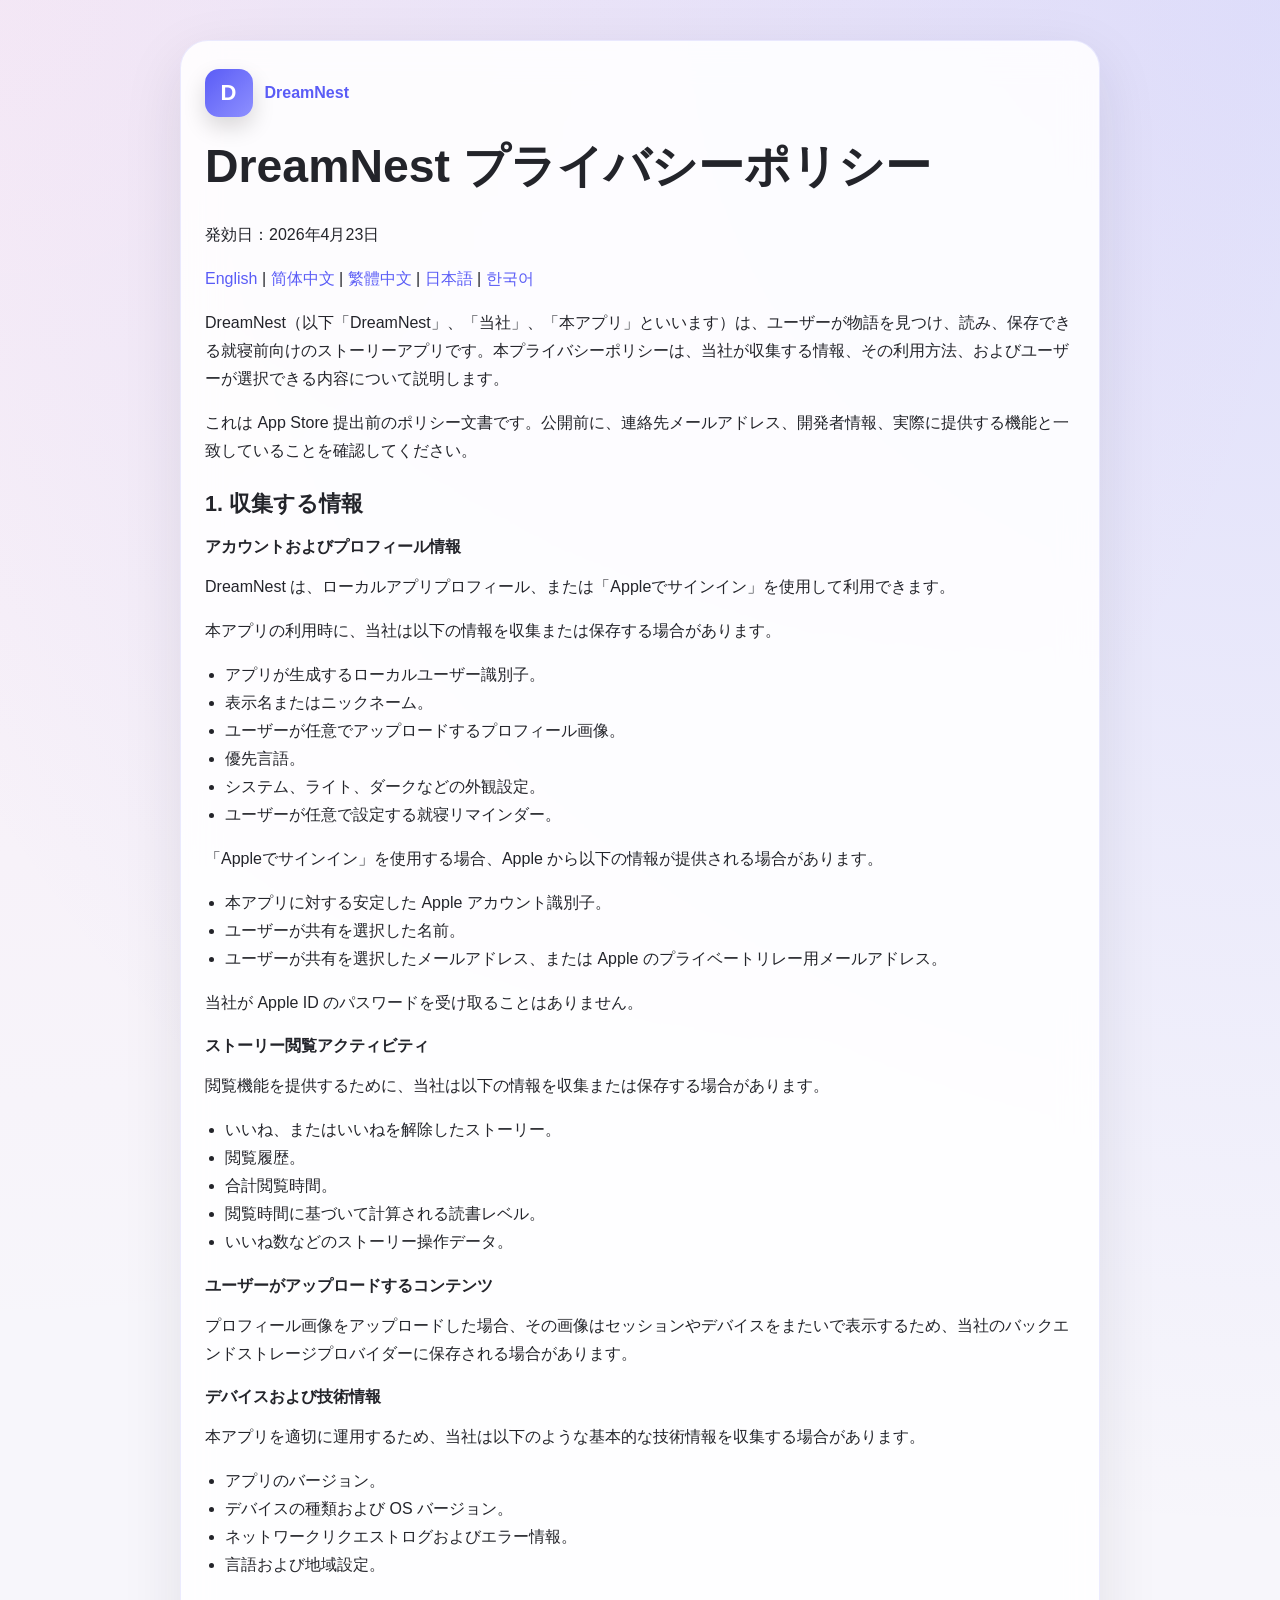
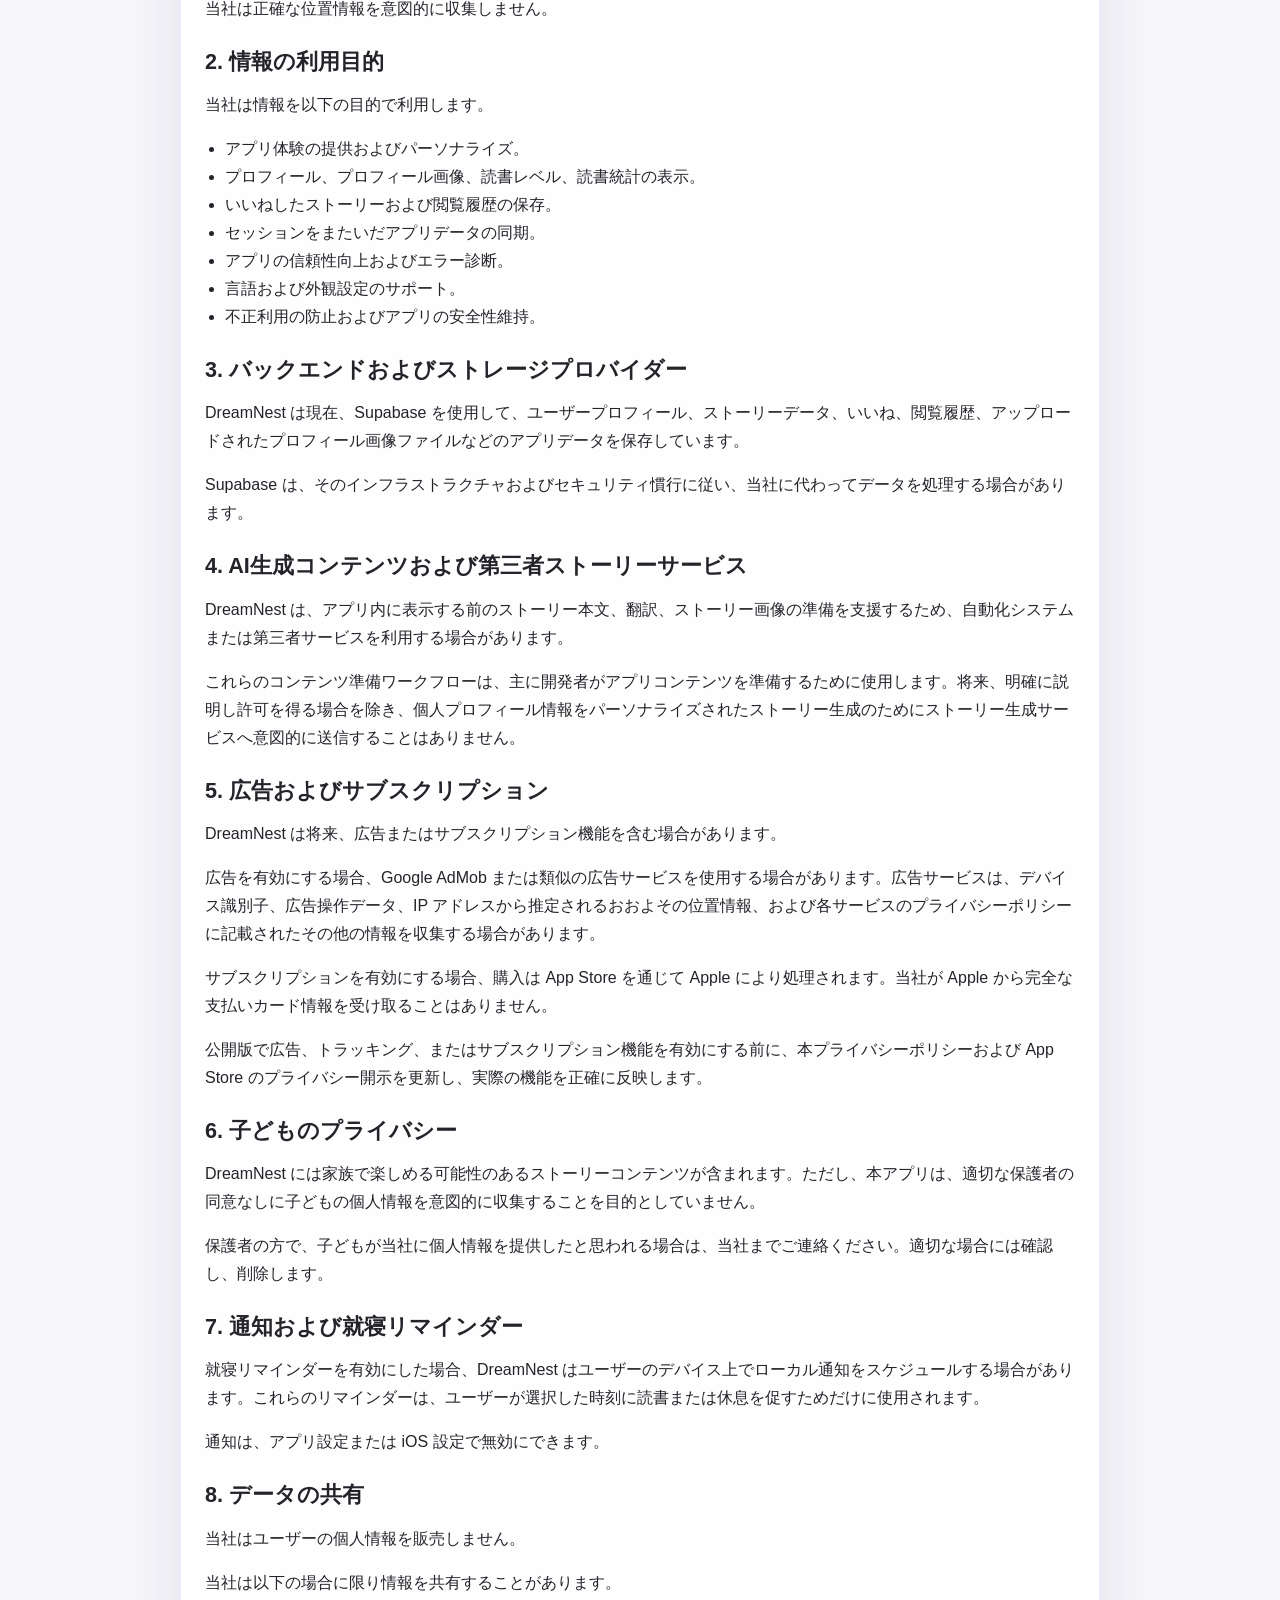
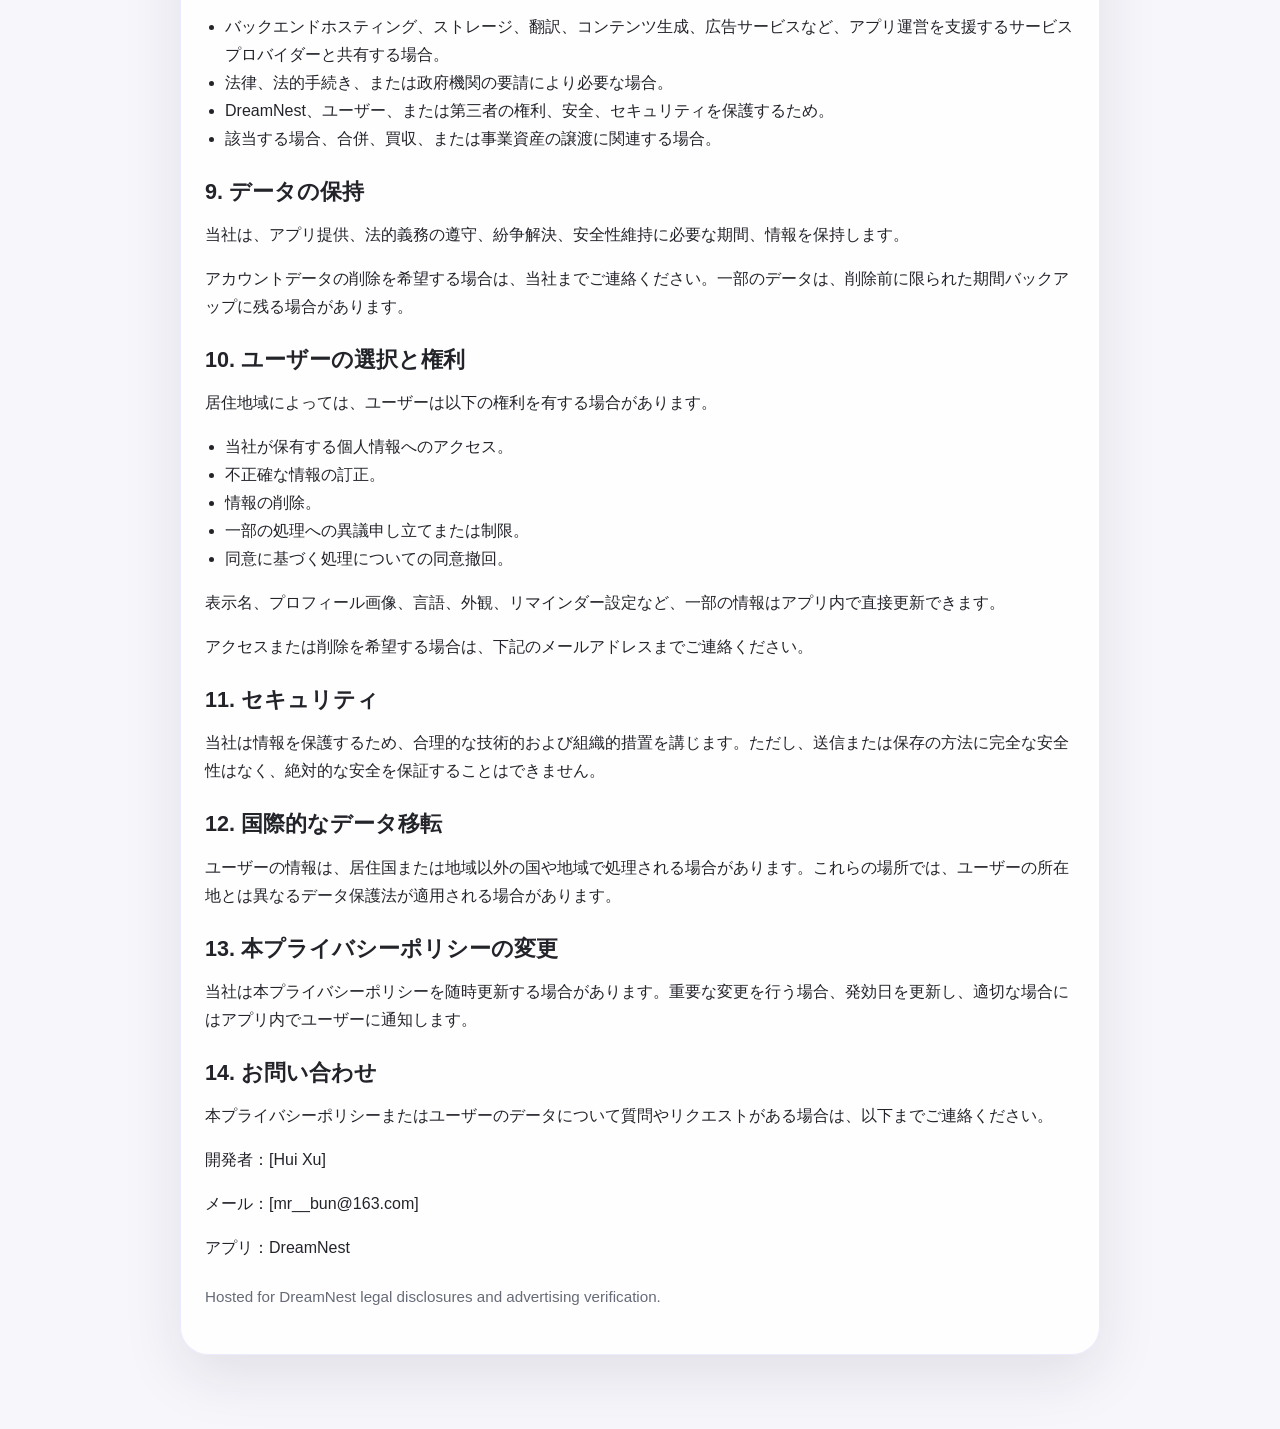
==== privacy-policy.ja.html @ f763a548 "first commit" ====
<!doctype html>
<html lang="en">
<head>
  <meta charset="utf-8">
  <meta name="viewport" content="width=device-width, initial-scale=1">
  <title>DreamNest プライバシーポリシー</title>
  <meta name="description" content="DreamNest legal information and privacy policy.">
  <link rel="stylesheet" href="./styles.css">
</head>
<body>
  <main class="container">
    <section class="card hero">
      <div class="brand">
        <span class="brand-badge">D</span>
        <span>DreamNest</span>
      </div>
      <h1>DreamNest プライバシーポリシー</h1>
<p>発効日：2026年4月23日</p>
<p><a href="./">English</a> | <a href="./privacy-policy.zh-Hans.html">简体中文</a> | <a href="./privacy-policy.zh-Hant.html">繁體中文</a> | <a href="./privacy-policy.ja.html">日本語</a> | <a href="./privacy-policy.ko.html">한국어</a></p>
<p>DreamNest（以下「DreamNest」、「当社」、「本アプリ」といいます）は、ユーザーが物語を見つけ、読み、保存できる就寝前向けのストーリーアプリです。本プライバシーポリシーは、当社が収集する情報、その利用方法、およびユーザーが選択できる内容について説明します。</p>
<p>これは App Store 提出前のポリシー文書です。公開前に、連絡先メールアドレス、開発者情報、実際に提供する機能と一致していることを確認してください。</p>
<h2>1. 収集する情報</h2>
<h3>アカウントおよびプロフィール情報</h3>
<p>DreamNest は、ローカルアプリプロフィール、または「Appleでサインイン」を使用して利用できます。</p>
<p>本アプリの利用時に、当社は以下の情報を収集または保存する場合があります。</p>
<ul>
<li>アプリが生成するローカルユーザー識別子。</li>
<li>表示名またはニックネーム。</li>
<li>ユーザーが任意でアップロードするプロフィール画像。</li>
<li>優先言語。</li>
<li>システム、ライト、ダークなどの外観設定。</li>
<li>ユーザーが任意で設定する就寝リマインダー。</li>
</ul>
<p>「Appleでサインイン」を使用する場合、Apple から以下の情報が提供される場合があります。</p>
<ul>
<li>本アプリに対する安定した Apple アカウント識別子。</li>
<li>ユーザーが共有を選択した名前。</li>
<li>ユーザーが共有を選択したメールアドレス、または Apple のプライベートリレー用メールアドレス。</li>
</ul>
<p>当社が Apple ID のパスワードを受け取ることはありません。</p>
<h3>ストーリー閲覧アクティビティ</h3>
<p>閲覧機能を提供するために、当社は以下の情報を収集または保存する場合があります。</p>
<ul>
<li>いいね、またはいいねを解除したストーリー。</li>
<li>閲覧履歴。</li>
<li>合計閲覧時間。</li>
<li>閲覧時間に基づいて計算される読書レベル。</li>
<li>いいね数などのストーリー操作データ。</li>
</ul>
<h3>ユーザーがアップロードするコンテンツ</h3>
<p>プロフィール画像をアップロードした場合、その画像はセッションやデバイスをまたいで表示するため、当社のバックエンドストレージプロバイダーに保存される場合があります。</p>
<h3>デバイスおよび技術情報</h3>
<p>本アプリを適切に運用するため、当社は以下のような基本的な技術情報を収集する場合があります。</p>
<ul>
<li>アプリのバージョン。</li>
<li>デバイスの種類および OS バージョン。</li>
<li>ネットワークリクエストログおよびエラー情報。</li>
<li>言語および地域設定。</li>
</ul>
<p>当社は正確な位置情報を意図的に収集しません。</p>
<h2>2. 情報の利用目的</h2>
<p>当社は情報を以下の目的で利用します。</p>
<ul>
<li>アプリ体験の提供およびパーソナライズ。</li>
<li>プロフィール、プロフィール画像、読書レベル、読書統計の表示。</li>
<li>いいねしたストーリーおよび閲覧履歴の保存。</li>
<li>セッションをまたいだアプリデータの同期。</li>
<li>アプリの信頼性向上およびエラー診断。</li>
<li>言語および外観設定のサポート。</li>
<li>不正利用の防止およびアプリの安全性維持。</li>
</ul>
<h2>3. バックエンドおよびストレージプロバイダー</h2>
<p>DreamNest は現在、Supabase を使用して、ユーザープロフィール、ストーリーデータ、いいね、閲覧履歴、アップロードされたプロフィール画像ファイルなどのアプリデータを保存しています。</p>
<p>Supabase は、そのインフラストラクチャおよびセキュリティ慣行に従い、当社に代わってデータを処理する場合があります。</p>
<h2>4. AI生成コンテンツおよび第三者ストーリーサービス</h2>
<p>DreamNest は、アプリ内に表示する前のストーリー本文、翻訳、ストーリー画像の準備を支援するため、自動化システムまたは第三者サービスを利用する場合があります。</p>
<p>これらのコンテンツ準備ワークフローは、主に開発者がアプリコンテンツを準備するために使用します。将来、明確に説明し許可を得る場合を除き、個人プロフィール情報をパーソナライズされたストーリー生成のためにストーリー生成サービスへ意図的に送信することはありません。</p>
<h2>5. 広告およびサブスクリプション</h2>
<p>DreamNest は将来、広告またはサブスクリプション機能を含む場合があります。</p>
<p>広告を有効にする場合、Google AdMob または類似の広告サービスを使用する場合があります。広告サービスは、デバイス識別子、広告操作データ、IP アドレスから推定されるおおよその位置情報、および各サービスのプライバシーポリシーに記載されたその他の情報を収集する場合があります。</p>
<p>サブスクリプションを有効にする場合、購入は App Store を通じて Apple により処理されます。当社が Apple から完全な支払いカード情報を受け取ることはありません。</p>
<p>公開版で広告、トラッキング、またはサブスクリプション機能を有効にする前に、本プライバシーポリシーおよび App Store のプライバシー開示を更新し、実際の機能を正確に反映します。</p>
<h2>6. 子どものプライバシー</h2>
<p>DreamNest には家族で楽しめる可能性のあるストーリーコンテンツが含まれます。ただし、本アプリは、適切な保護者の同意なしに子どもの個人情報を意図的に収集することを目的としていません。</p>
<p>保護者の方で、子どもが当社に個人情報を提供したと思われる場合は、当社までご連絡ください。適切な場合には確認し、削除します。</p>
<h2>7. 通知および就寝リマインダー</h2>
<p>就寝リマインダーを有効にした場合、DreamNest はユーザーのデバイス上でローカル通知をスケジュールする場合があります。これらのリマインダーは、ユーザーが選択した時刻に読書または休息を促すためだけに使用されます。</p>
<p>通知は、アプリ設定または iOS 設定で無効にできます。</p>
<h2>8. データの共有</h2>
<p>当社はユーザーの個人情報を販売しません。</p>
<p>当社は以下の場合に限り情報を共有することがあります。</p>
<ul>
<li>バックエンドホスティング、ストレージ、翻訳、コンテンツ生成、広告サービスなど、アプリ運営を支援するサービスプロバイダーと共有する場合。</li>
<li>法律、法的手続き、または政府機関の要請により必要な場合。</li>
<li>DreamNest、ユーザー、または第三者の権利、安全、セキュリティを保護するため。</li>
<li>該当する場合、合併、買収、または事業資産の譲渡に関連する場合。</li>
</ul>
<h2>9. データの保持</h2>
<p>当社は、アプリ提供、法的義務の遵守、紛争解決、安全性維持に必要な期間、情報を保持します。</p>
<p>アカウントデータの削除を希望する場合は、当社までご連絡ください。一部のデータは、削除前に限られた期間バックアップに残る場合があります。</p>
<h2>10. ユーザーの選択と権利</h2>
<p>居住地域によっては、ユーザーは以下の権利を有する場合があります。</p>
<ul>
<li>当社が保有する個人情報へのアクセス。</li>
<li>不正確な情報の訂正。</li>
<li>情報の削除。</li>
<li>一部の処理への異議申し立てまたは制限。</li>
<li>同意に基づく処理についての同意撤回。</li>
</ul>
<p>表示名、プロフィール画像、言語、外観、リマインダー設定など、一部の情報はアプリ内で直接更新できます。</p>
<p>アクセスまたは削除を希望する場合は、下記のメールアドレスまでご連絡ください。</p>
<h2>11. セキュリティ</h2>
<p>当社は情報を保護するため、合理的な技術的および組織的措置を講じます。ただし、送信または保存の方法に完全な安全性はなく、絶対的な安全を保証することはできません。</p>
<h2>12. 国際的なデータ移転</h2>
<p>ユーザーの情報は、居住国または地域以外の国や地域で処理される場合があります。これらの場所では、ユーザーの所在地とは異なるデータ保護法が適用される場合があります。</p>
<h2>13. 本プライバシーポリシーの変更</h2>
<p>当社は本プライバシーポリシーを随時更新する場合があります。重要な変更を行う場合、発効日を更新し、適切な場合にはアプリ内でユーザーに通知します。</p>
<h2>14. お問い合わせ</h2>
<p>本プライバシーポリシーまたはユーザーのデータについて質問やリクエストがある場合は、以下までご連絡ください。</p>
<p>開発者：[Hui Xu]</p>
<p>メール：[mr__bun@163.com]</p>
<p>アプリ：DreamNest</p>
      <p class="footer">Hosted for DreamNest legal disclosures and advertising verification.</p>
    </section>
  </main>
</body>
</html>
---- styles.css ----
:root {
  --bg: #f7f6fb;
  --surface: rgba(255,255,255,0.88);
  --text: #23242a;
  --muted: #666b77;
  --accent: #5a5cf6;
  --border: rgba(90,92,246,0.12);
  --shadow: 0 20px 60px rgba(25, 28, 46, 0.10);
}
@media (prefers-color-scheme: dark) {
  :root {
    --bg: #0f1320;
    --surface: rgba(21,26,41,0.84);
    --text: #f3f5fb;
    --muted: #b5bdd0;
    --accent: #8e90ff;
    --border: rgba(142,144,255,0.18);
    --shadow: 0 20px 60px rgba(0, 0, 0, 0.38);
  }
}
* { box-sizing: border-box; }
body {
  margin: 0;
  font-family: -apple-system, BlinkMacSystemFont, "SF Pro Text", "Helvetica Neue", sans-serif;
  color: var(--text);
  background:
    radial-gradient(circle at top right, rgba(90,92,246,0.16), transparent 32%),
    radial-gradient(circle at top left, rgba(255,105,180,0.08), transparent 28%),
    var(--bg);
  line-height: 1.75;
}
a { color: var(--accent); text-decoration: none; }
a:hover { text-decoration: underline; }
.container {
  width: min(920px, calc(100vw - 32px));
  margin: 0 auto;
  padding: 40px 0 56px;
}
.card {
  background: var(--surface);
  border: 1px solid var(--border);
  border-radius: 28px;
  box-shadow: var(--shadow);
  backdrop-filter: blur(18px);
  -webkit-backdrop-filter: blur(18px);
  padding: 28px 24px;
}
.hero { margin-bottom: 18px; }
.brand {
  display: inline-flex;
  align-items: center;
  gap: 12px;
  margin-bottom: 12px;
  font-weight: 700;
  color: var(--accent);
}
.brand-badge {
  width: 48px;
  height: 48px;
  border-radius: 14px;
  display: inline-flex;
  align-items: center;
  justify-content: center;
  background: linear-gradient(135deg, #5a5cf6, #8e90ff);
  color: white;
  font-size: 22px;
  box-shadow: 0 10px 22px rgba(0,0,0,0.15);
}
h1, h2, h3 {
  line-height: 1.22;
  margin: 1.2em 0 0.56em;
}
h1 { font-size: clamp(2rem, 4vw, 2.9rem); margin-top: 0.2em; }
h2 { font-size: 1.35rem; }
h3 { font-size: 1.02rem; color: var(--text); }
p, li { color: var(--text); }
ul { padding-left: 1.25rem; }
nav.lang {
  display: flex;
  flex-wrap: wrap;
  gap: 10px;
  margin: 0 0 18px;
}
nav.lang a {
  display: inline-flex;
  align-items: center;
  justify-content: center;
  min-height: 38px;
  padding: 0 14px;
  border-radius: 999px;
  border: 1px solid var(--border);
  background: rgba(255,255,255,0.5);
}
.footer {
  margin-top: 22px;
  font-size: 0.95rem;
  color: var(--muted);
}
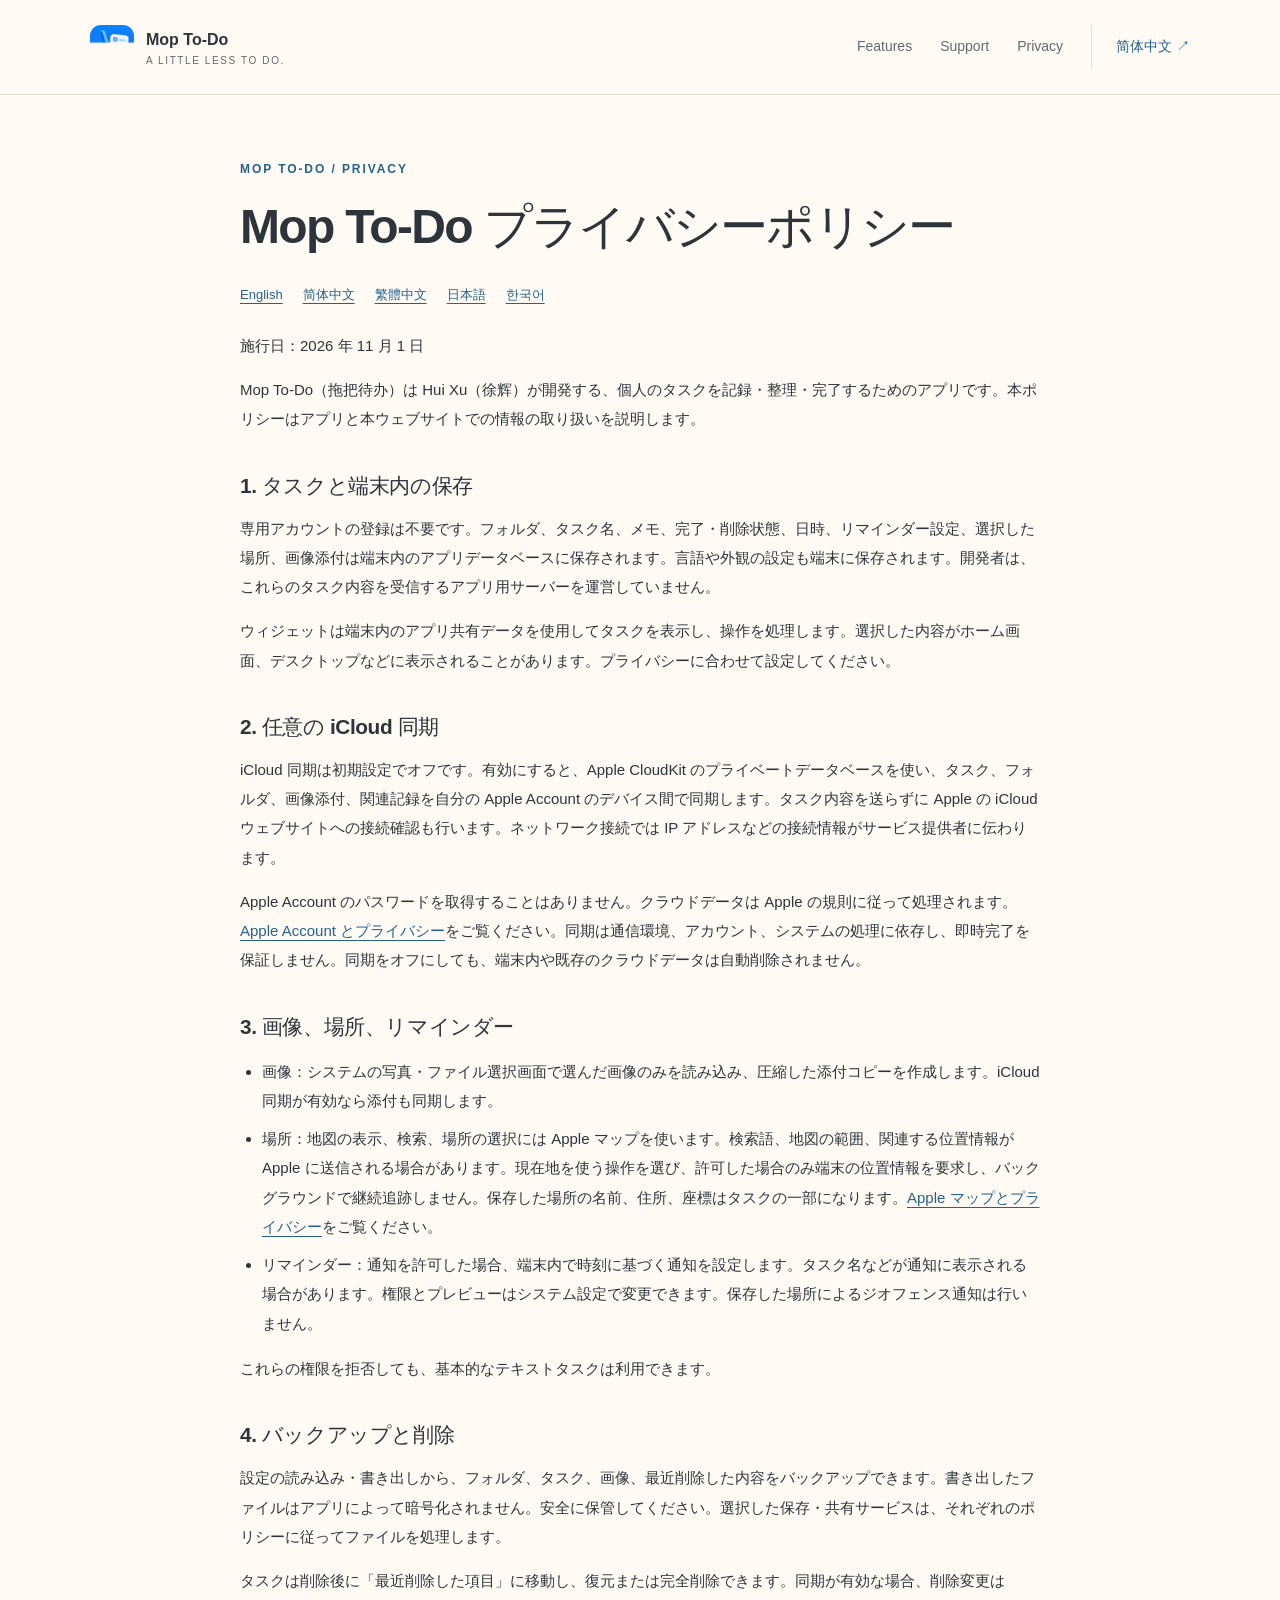
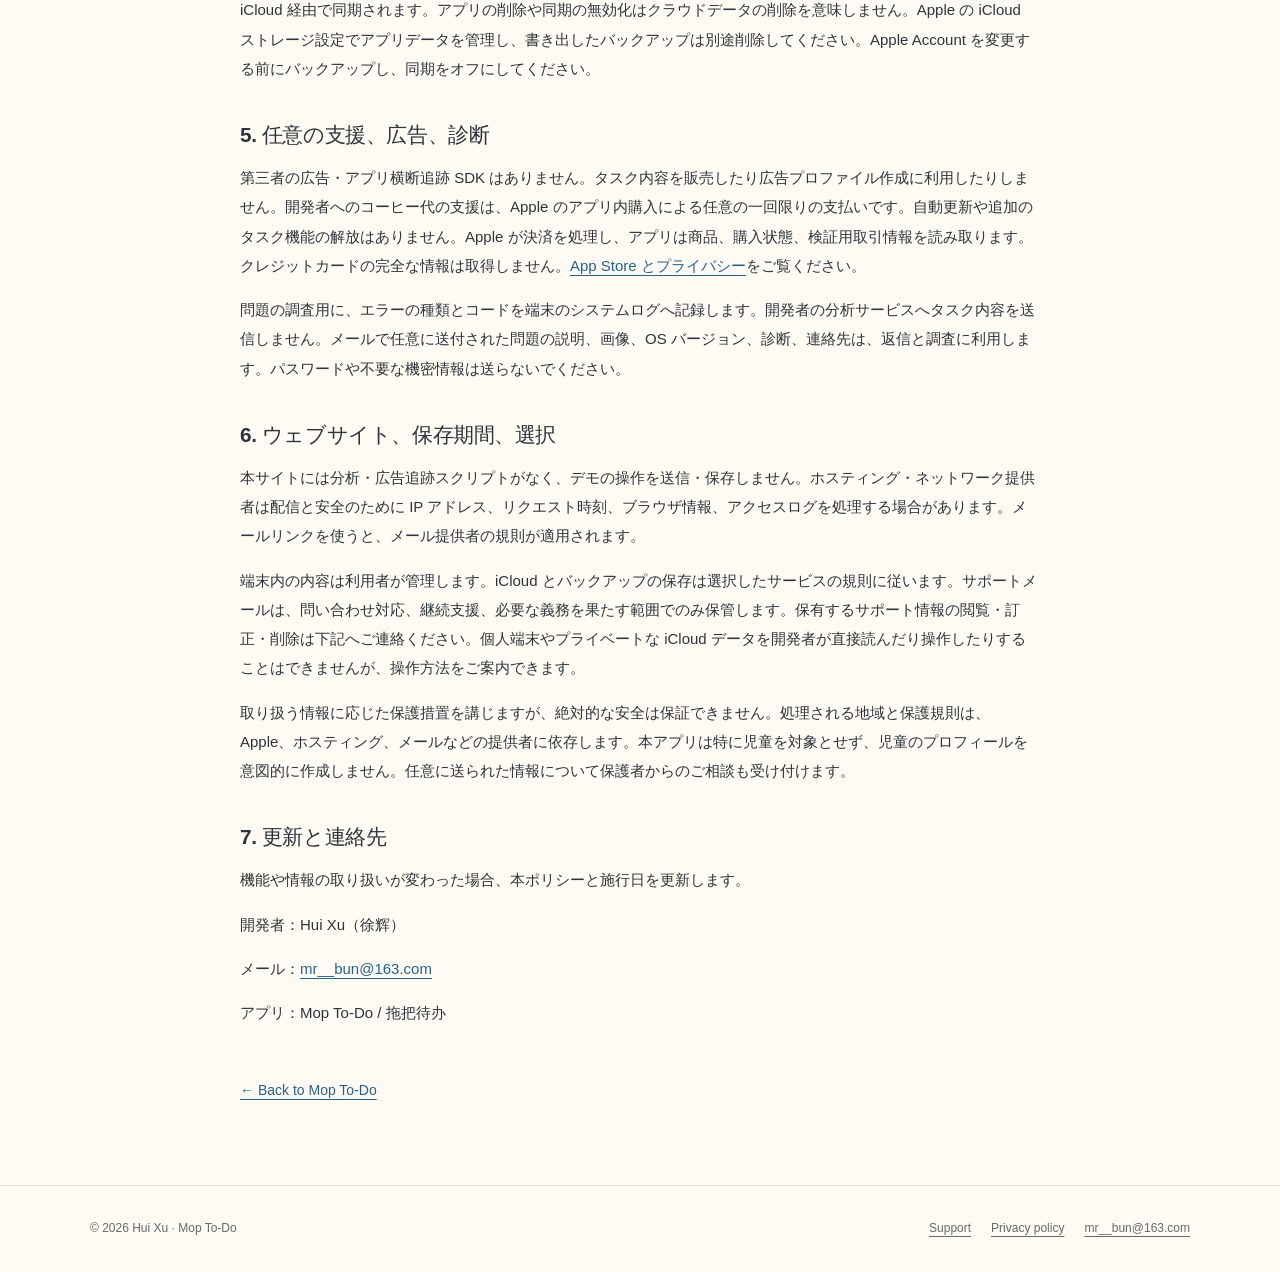
==== commit e29fdd2d: "Replace DreamNest site with Mop To-Do marketing, support and privacy pages" ====
--- a/privacy-policy.ja.html
+++ b/privacy-policy.ja.html
@@ -1,127 +1,71 @@
 <!doctype html>
-<html lang="en">
+<html lang="ja">
 <head>
-  <meta charset="utf-8">
-  <meta name="viewport" content="width=device-width, initial-scale=1">
-  <title>DreamNest プライバシーポリシー</title>
-  <meta name="description" content="DreamNest legal information and privacy policy.">
-  <link rel="stylesheet" href="./styles.css">
+<meta charset="utf-8">
+<meta name="viewport" content="width=device-width, initial-scale=1">
+<meta name="theme-color" content="#fffaf3">
+<link rel="canonical" href="https://dreamnest.mrbun.cn/privacy-policy.ja">
+<title>Mop To-Do プライバシーポリシー</title>
+<meta name="description" content="Mop To-Do の情報の取り扱いとプライバシー。">
+<link rel="icon" type="image/png" href="./assets/app-icon.png">
+<link rel="stylesheet" href="./styles.css">
+<link rel="alternate" hreflang="en" href="./privacy-policy.html">
+<link rel="alternate" hreflang="zh-Hans" href="./privacy-policy.zh-Hans.html">
+<link rel="alternate" hreflang="zh-Hant" href="./privacy-policy.zh-Hant.html">
+<link rel="alternate" hreflang="ja" href="./privacy-policy.ja.html">
+<link rel="alternate" hreflang="ko" href="./privacy-policy.ko.html">
 </head>
 <body>
-  <main class="container">
-    <section class="card hero">
-      <div class="brand">
-        <span class="brand-badge">D</span>
-        <span>DreamNest</span>
-      </div>
-      <h1>DreamNest プライバシーポリシー</h1>
-<p>発効日：2026年4月23日</p>
-<p><a href="./">English</a> | <a href="./privacy-policy.zh-Hans.html">简体中文</a> | <a href="./privacy-policy.zh-Hant.html">繁體中文</a> | <a href="./privacy-policy.ja.html">日本語</a> | <a href="./privacy-policy.ko.html">한국어</a></p>
-<p>DreamNest（以下「DreamNest」、「当社」、「本アプリ」といいます）は、ユーザーが物語を見つけ、読み、保存できる就寝前向けのストーリーアプリです。本プライバシーポリシーは、当社が収集する情報、その利用方法、およびユーザーが選択できる内容について説明します。</p>
-<p>これは App Store 提出前のポリシー文書です。公開前に、連絡先メールアドレス、開発者情報、実際に提供する機能と一致していることを確認してください。</p>
-<h2>1. 収集する情報</h2>
-<h3>アカウントおよびプロフィール情報</h3>
-<p>DreamNest は、ローカルアプリプロフィール、または「Appleでサインイン」を使用して利用できます。</p>
-<p>本アプリの利用時に、当社は以下の情報を収集または保存する場合があります。</p>
+<a class="skip" href="#main">Skip to content</a>
+<header class="site-header">
+<div class="wrap header-inner"><a class="brand" href="./index.en.html"><img src="./assets/app-icon.png" width="44" height="44" alt=""><span>Mop To-Do<small>A LITTLE LESS TO DO.</small></span></a>
+<nav class="nav" aria-label="Main navigation"><a href="./index.en.html#features">Features</a><a href="./support.en.html">Support</a><a href="./privacy-policy.html">Privacy</a><a class="language" href="./" lang="zh-Hans">简体中文 ↗</a>
+</nav>
+</div>
+</header>
+<main id="main" class="document">
+<p class="eyebrow">MOP TO-DO / PRIVACY</p>
+<h1>Mop To-Do プライバシーポリシー</h1>
+<nav class="policy-languages" aria-label="Privacy policy languages"><a href="./privacy-policy.html" lang="en">English</a><a href="./privacy-policy.zh-Hans.html" lang="zh-Hans">简体中文</a><a href="./privacy-policy.zh-Hant.html" lang="zh-Hant">繁體中文</a><a href="./privacy-policy.ja.html" lang="ja" aria-current="page">日本語</a><a href="./privacy-policy.ko.html" lang="ko">한국어</a>
+</nav>
+<article class="prose"><p>施行日：2026 年 11 月 1 日</p>
+<p>Mop To-Do（拖把待办）は Hui Xu（徐辉）が開発する、個人のタスクを記録・整理・完了するためのアプリです。本ポリシーはアプリと本ウェブサイトでの情報の取り扱いを説明します。</p>
+<h2>1. タスクと端末内の保存</h2>
+<p>専用アカウントの登録は不要です。フォルダ、タスク名、メモ、完了・削除状態、日時、リマインダー設定、選択した場所、画像添付は端末内のアプリデータベースに保存されます。言語や外観の設定も端末に保存されます。開発者は、これらのタスク内容を受信するアプリ用サーバーを運営していません。</p>
+<p>ウィジェットは端末内のアプリ共有データを使用してタスクを表示し、操作を処理します。選択した内容がホーム画面、デスクトップなどに表示されることがあります。プライバシーに合わせて設定してください。</p>
+<h2>2. 任意の iCloud 同期</h2>
+<p>iCloud 同期は初期設定でオフです。有効にすると、Apple CloudKit のプライベートデータベースを使い、タスク、フォルダ、画像添付、関連記録を自分の Apple Account のデバイス間で同期します。タスク内容を送らずに Apple の iCloud ウェブサイトへの接続確認も行います。ネットワーク接続では IP アドレスなどの接続情報がサービス提供者に伝わります。</p>
+<p>Apple Account のパスワードを取得することはありません。クラウドデータは Apple の規則に従って処理されます。<a href="https://www.apple.com/legal/privacy/data/en/apple-account/">Apple Account とプライバシー</a>をご覧ください。同期は通信環境、アカウント、システムの処理に依存し、即時完了を保証しません。同期をオフにしても、端末内や既存のクラウドデータは自動削除されません。</p>
+<h2>3. 画像、場所、リマインダー</h2>
 <ul>
-<li>アプリが生成するローカルユーザー識別子。</li>
-<li>表示名またはニックネーム。</li>
-<li>ユーザーが任意でアップロードするプロフィール画像。</li>
-<li>優先言語。</li>
-<li>システム、ライト、ダークなどの外観設定。</li>
-<li>ユーザーが任意で設定する就寝リマインダー。</li>
+<li>画像：システムの写真・ファイル選択画面で選んだ画像のみを読み込み、圧縮した添付コピーを作成します。iCloud 同期が有効なら添付も同期します。</li>
+<li>場所：地図の表示、検索、場所の選択には Apple マップを使います。検索語、地図の範囲、関連する位置情報が Apple に送信される場合があります。現在地を使う操作を選び、許可した場合のみ端末の位置情報を要求し、バックグラウンドで継続追跡しません。保存した場所の名前、住所、座標はタスクの一部になります。<a href="https://www.apple.com/legal/privacy/data/en/apple-maps/">Apple マップとプライバシー</a>をご覧ください。</li>
+<li>リマインダー：通知を許可した場合、端末内で時刻に基づく通知を設定します。タスク名などが通知に表示される場合があります。権限とプレビューはシステム設定で変更できます。保存した場所によるジオフェンス通知は行いません。</li>
 </ul>
-<p>「Appleでサインイン」を使用する場合、Apple から以下の情報が提供される場合があります。</p>
-<ul>
-<li>本アプリに対する安定した Apple アカウント識別子。</li>
-<li>ユーザーが共有を選択した名前。</li>
-<li>ユーザーが共有を選択したメールアドレス、または Apple のプライベートリレー用メールアドレス。</li>
-</ul>
-<p>当社が Apple ID のパスワードを受け取ることはありません。</p>
-<h3>ストーリー閲覧アクティビティ</h3>
-<p>閲覧機能を提供するために、当社は以下の情報を収集または保存する場合があります。</p>
-<ul>
-<li>いいね、またはいいねを解除したストーリー。</li>
-<li>閲覧履歴。</li>
-<li>合計閲覧時間。</li>
-<li>閲覧時間に基づいて計算される読書レベル。</li>
-<li>いいね数などのストーリー操作データ。</li>
-</ul>
-<h3>ユーザーがアップロードするコンテンツ</h3>
-<p>プロフィール画像をアップロードした場合、その画像はセッションやデバイスをまたいで表示するため、当社のバックエンドストレージプロバイダーに保存される場合があります。</p>
-<h3>デバイスおよび技術情報</h3>
-<p>本アプリを適切に運用するため、当社は以下のような基本的な技術情報を収集する場合があります。</p>
-<ul>
-<li>アプリのバージョン。</li>
-<li>デバイスの種類および OS バージョン。</li>
-<li>ネットワークリクエストログおよびエラー情報。</li>
-<li>言語および地域設定。</li>
-</ul>
-<p>当社は正確な位置情報を意図的に収集しません。</p>
-<h2>2. 情報の利用目的</h2>
-<p>当社は情報を以下の目的で利用します。</p>
-<ul>
-<li>アプリ体験の提供およびパーソナライズ。</li>
-<li>プロフィール、プロフィール画像、読書レベル、読書統計の表示。</li>
-<li>いいねしたストーリーおよび閲覧履歴の保存。</li>
-<li>セッションをまたいだアプリデータの同期。</li>
-<li>アプリの信頼性向上およびエラー診断。</li>
-<li>言語および外観設定のサポート。</li>
-<li>不正利用の防止およびアプリの安全性維持。</li>
-</ul>
-<h2>3. バックエンドおよびストレージプロバイダー</h2>
-<p>DreamNest は現在、Supabase を使用して、ユーザープロフィール、ストーリーデータ、いいね、閲覧履歴、アップロードされたプロフィール画像ファイルなどのアプリデータを保存しています。</p>
-<p>Supabase は、そのインフラストラクチャおよびセキュリティ慣行に従い、当社に代わってデータを処理する場合があります。</p>
-<h2>4. AI生成コンテンツおよび第三者ストーリーサービス</h2>
-<p>DreamNest は、アプリ内に表示する前のストーリー本文、翻訳、ストーリー画像の準備を支援するため、自動化システムまたは第三者サービスを利用する場合があります。</p>
-<p>これらのコンテンツ準備ワークフローは、主に開発者がアプリコンテンツを準備するために使用します。将来、明確に説明し許可を得る場合を除き、個人プロフィール情報をパーソナライズされたストーリー生成のためにストーリー生成サービスへ意図的に送信することはありません。</p>
-<h2>5. 広告およびサブスクリプション</h2>
-<p>DreamNest は将来、広告またはサブスクリプション機能を含む場合があります。</p>
-<p>広告を有効にする場合、Google AdMob または類似の広告サービスを使用する場合があります。広告サービスは、デバイス識別子、広告操作データ、IP アドレスから推定されるおおよその位置情報、および各サービスのプライバシーポリシーに記載されたその他の情報を収集する場合があります。</p>
-<p>サブスクリプションを有効にする場合、購入は App Store を通じて Apple により処理されます。当社が Apple から完全な支払いカード情報を受け取ることはありません。</p>
-<p>公開版で広告、トラッキング、またはサブスクリプション機能を有効にする前に、本プライバシーポリシーおよび App Store のプライバシー開示を更新し、実際の機能を正確に反映します。</p>
-<h2>6. 子どものプライバシー</h2>
-<p>DreamNest には家族で楽しめる可能性のあるストーリーコンテンツが含まれます。ただし、本アプリは、適切な保護者の同意なしに子どもの個人情報を意図的に収集することを目的としていません。</p>
-<p>保護者の方で、子どもが当社に個人情報を提供したと思われる場合は、当社までご連絡ください。適切な場合には確認し、削除します。</p>
-<h2>7. 通知および就寝リマインダー</h2>
-<p>就寝リマインダーを有効にした場合、DreamNest はユーザーのデバイス上でローカル通知をスケジュールする場合があります。これらのリマインダーは、ユーザーが選択した時刻に読書または休息を促すためだけに使用されます。</p>
-<p>通知は、アプリ設定または iOS 設定で無効にできます。</p>
-<h2>8. データの共有</h2>
-<p>当社はユーザーの個人情報を販売しません。</p>
-<p>当社は以下の場合に限り情報を共有することがあります。</p>
-<ul>
-<li>バックエンドホスティング、ストレージ、翻訳、コンテンツ生成、広告サービスなど、アプリ運営を支援するサービスプロバイダーと共有する場合。</li>
-<li>法律、法的手続き、または政府機関の要請により必要な場合。</li>
-<li>DreamNest、ユーザー、または第三者の権利、安全、セキュリティを保護するため。</li>
-<li>該当する場合、合併、買収、または事業資産の譲渡に関連する場合。</li>
-</ul>
-<h2>9. データの保持</h2>
-<p>当社は、アプリ提供、法的義務の遵守、紛争解決、安全性維持に必要な期間、情報を保持します。</p>
-<p>アカウントデータの削除を希望する場合は、当社までご連絡ください。一部のデータは、削除前に限られた期間バックアップに残る場合があります。</p>
-<h2>10. ユーザーの選択と権利</h2>
-<p>居住地域によっては、ユーザーは以下の権利を有する場合があります。</p>
-<ul>
-<li>当社が保有する個人情報へのアクセス。</li>
-<li>不正確な情報の訂正。</li>
-<li>情報の削除。</li>
-<li>一部の処理への異議申し立てまたは制限。</li>
-<li>同意に基づく処理についての同意撤回。</li>
-</ul>
-<p>表示名、プロフィール画像、言語、外観、リマインダー設定など、一部の情報はアプリ内で直接更新できます。</p>
-<p>アクセスまたは削除を希望する場合は、下記のメールアドレスまでご連絡ください。</p>
-<h2>11. セキュリティ</h2>
-<p>当社は情報を保護するため、合理的な技術的および組織的措置を講じます。ただし、送信または保存の方法に完全な安全性はなく、絶対的な安全を保証することはできません。</p>
-<h2>12. 国際的なデータ移転</h2>
-<p>ユーザーの情報は、居住国または地域以外の国や地域で処理される場合があります。これらの場所では、ユーザーの所在地とは異なるデータ保護法が適用される場合があります。</p>
-<h2>13. 本プライバシーポリシーの変更</h2>
-<p>当社は本プライバシーポリシーを随時更新する場合があります。重要な変更を行う場合、発効日を更新し、適切な場合にはアプリ内でユーザーに通知します。</p>
-<h2>14. お問い合わせ</h2>
-<p>本プライバシーポリシーまたはユーザーのデータについて質問やリクエストがある場合は、以下までご連絡ください。</p>
-<p>開発者：[Hui Xu]</p>
-<p>メール：[mr__bun@163.com]</p>
-<p>アプリ：DreamNest</p>
-      <p class="footer">Hosted for DreamNest legal disclosures and advertising verification.</p>
-    </section>
-  </main>
+<p>これらの権限を拒否しても、基本的なテキストタスクは利用できます。</p>
+<h2>4. バックアップと削除</h2>
+<p>設定の読み込み・書き出しから、フォルダ、タスク、画像、最近削除した内容をバックアップできます。書き出したファイルはアプリによって暗号化されません。安全に保管してください。選択した保存・共有サービスは、それぞれのポリシーに従ってファイルを処理します。</p>
+<p>タスクは削除後に「最近削除した項目」に移動し、復元または完全削除できます。同期が有効な場合、削除変更は iCloud 経由で同期されます。アプリの削除や同期の無効化はクラウドデータの削除を意味しません。Apple の iCloud ストレージ設定でアプリデータを管理し、書き出したバックアップは別途削除してください。Apple Account を変更する前にバックアップし、同期をオフにしてください。</p>
+<h2>5. 任意の支援、広告、診断</h2>
+<p>第三者の広告・アプリ横断追跡 SDK はありません。タスク内容を販売したり広告プロファイル作成に利用したりしません。開発者へのコーヒー代の支援は、Apple のアプリ内購入による任意の一回限りの支払いです。自動更新や追加のタスク機能の解放はありません。Apple が決済を処理し、アプリは商品、購入状態、検証用取引情報を読み取ります。クレジットカードの完全な情報は取得しません。<a href="https://www.apple.com/legal/privacy/data/en/app-store/">App Store とプライバシー</a>をご覧ください。</p>
+<p>問題の調査用に、エラーの種類とコードを端末のシステムログへ記録します。開発者の分析サービスへタスク内容を送信しません。メールで任意に送付された問題の説明、画像、OS バージョン、診断、連絡先は、返信と調査に利用します。パスワードや不要な機密情報は送らないでください。</p>
+<h2>6. ウェブサイト、保存期間、選択</h2>
+<p>本サイトには分析・広告追跡スクリプトがなく、デモの操作を送信・保存しません。ホスティング・ネットワーク提供者は配信と安全のために IP アドレス、リクエスト時刻、ブラウザ情報、アクセスログを処理する場合があります。メールリンクを使うと、メール提供者の規則が適用されます。</p>
+<p>端末内の内容は利用者が管理します。iCloud とバックアップの保存は選択したサービスの規則に従います。サポートメールは、問い合わせ対応、継続支援、必要な義務を果たす範囲でのみ保管します。保有するサポート情報の閲覧・訂正・削除は下記へご連絡ください。個人端末やプライベートな iCloud データを開発者が直接読んだり操作したりすることはできませんが、操作方法をご案内できます。</p>
+<p>取り扱う情報に応じた保護措置を講じますが、絶対的な安全は保証できません。処理される地域と保護規則は、Apple、ホスティング、メールなどの提供者に依存します。本アプリは特に児童を対象とせず、児童のプロフィールを意図的に作成しません。任意に送られた情報について保護者からのご相談も受け付けます。</p>
+<h2>7. 更新と連絡先</h2>
+<p>機能や情報の取り扱いが変わった場合、本ポリシーと施行日を更新します。</p>
+<p>開発者：Hui Xu（徐辉）</p>
+<p>メール：<a href="mailto:mr__bun@163.com">mr__bun@163.com</a></p>
+<p>アプリ：Mop To-Do / 拖把待办</p>
+</article>
+<a class="back-link" href="./index.en.html">← Back to Mop To-Do</a>
+</main>
+<footer class="site-footer">
+<div class="wrap footer-inner"><span>© 2026 Hui Xu · Mop To-Do</span>
+<div class="footer-links"><a href="./support.en.html">Support</a><a href="./privacy-policy.html">Privacy policy</a><a href="mailto:mr__bun@163.com">mr__bun@163.com</a>
+</div>
+</div>
+</footer>
 </body>
 </html>
--- a/styles.css
+++ b/styles.css
@@ -1,98 +1,758 @@
 :root {
-  --bg: #f7f6fb;
-  --surface: rgba(255,255,255,0.88);
-  --text: #23242a;
-  --muted: #666b77;
-  --accent: #5a5cf6;
-  --border: rgba(90,92,246,0.12);
-  --shadow: 0 20px 60px rgba(25, 28, 46, 0.10);
-}
-@media (prefers-color-scheme: dark) {
-  :root {
-    --bg: #0f1320;
-    --surface: rgba(21,26,41,0.84);
-    --text: #f3f5fb;
-    --muted: #b5bdd0;
-    --accent: #8e90ff;
-    --border: rgba(142,144,255,0.18);
-    --shadow: 0 20px 60px rgba(0, 0, 0, 0.38);
-  }
-}
-* { box-sizing: border-box; }
+  --paper:#fffaf3;
+  --surface:#fffdf9;
+  --ink:#2d353b;
+  --muted:#626a6e;
+  --blue:#24628c;
+  --blue-soft:#e3eff5;
+  --line:#e4dfd5;
+  --sage:#e3ead6;
+  --yellow:#f6df9b;
+  --shadow:0 20px 50px #3b4d5e0d;
+  color-scheme:light;
+  font-family:-apple-system,BlinkMacSystemFont,"Segoe UI","PingFang SC","Hiragino Sans GB","Microsoft YaHei",sans-serif;
+  font-synthesis:none;
+}
+* {
+  box-sizing:border-box;
+}
+html {
+  scroll-behavior:smooth;
+  scroll-padding-top:100px;
+}
 body {
-  margin: 0;
-  font-family: -apple-system, BlinkMacSystemFont, "SF Pro Text", "Helvetica Neue", sans-serif;
-  color: var(--text);
-  background:
-    radial-gradient(circle at top right, rgba(90,92,246,0.16), transparent 32%),
-    radial-gradient(circle at top left, rgba(255,105,180,0.08), transparent 28%),
-    var(--bg);
-  line-height: 1.75;
-}
-a { color: var(--accent); text-decoration: none; }
-a:hover { text-decoration: underline; }
-.container {
-  width: min(920px, calc(100vw - 32px));
-  margin: 0 auto;
-  padding: 40px 0 56px;
-}
-.card {
-  background: var(--surface);
-  border: 1px solid var(--border);
-  border-radius: 28px;
-  box-shadow: var(--shadow);
-  backdrop-filter: blur(18px);
-  -webkit-backdrop-filter: blur(18px);
-  padding: 28px 24px;
-}
-.hero { margin-bottom: 18px; }
+  margin:0;
+  color:var(--ink);
+  background:var(--paper);
+  line-height:1.8;
+}
+a {
+  color:var(--blue);
+  text-decoration-thickness:1px;
+  text-underline-offset:4px;
+}
+button,input {
+  font:inherit;
+}
+a,button,input,summary {
+  -webkit-tap-highlight-color:transparent;
+}
+a:focus-visible,button:focus-visible,input:focus-visible,summary:focus-visible {
+  outline:3px solid var(--blue);
+  outline-offset:5px;
+  border-radius:4px;
+}
+img {
+  max-width:100%;
+  height:auto;
+}
+h1,h2,h3,p {
+  margin-top:0;
+}
+h1,h2,h3 {
+  line-height:1.35;
+  font-weight:650;
+  letter-spacing:-.035em;
+}
+h1 {
+  font-size:clamp(2rem,4vw,3.45rem);
+  margin-bottom:24px;
+}
+h2 {
+  font-size:clamp(1.8rem,3.8vw,2.7rem);
+  margin-bottom:20px;
+}
+h3 {
+  font-size:1.2rem;
+}
+p {
+  margin-bottom:1em;
+}
+.wrap {
+  width:min(1100px,calc(100% - 64px));
+  margin:auto;
+}
+.skip {
+  position:fixed;
+  top:-100px;
+  left:20px;
+  background:var(--ink);
+  color:white;
+  padding:12px;
+  z-index:10;
+}
+.skip:focus {
+  top:12px;
+}
+.site-header {
+  border-bottom:1px solid var(--line);
+  background:var(--paper);
+}
+.header-inner {
+  min-height:94px;
+  display:flex;
+  align-items:center;
+  justify-content:space-between;
+  gap:24px;
+}
 .brand {
-  display: inline-flex;
-  align-items: center;
-  gap: 12px;
-  margin-bottom: 12px;
-  font-weight: 700;
-  color: var(--accent);
-}
-.brand-badge {
-  width: 48px;
-  height: 48px;
-  border-radius: 14px;
-  display: inline-flex;
-  align-items: center;
-  justify-content: center;
-  background: linear-gradient(135deg, #5a5cf6, #8e90ff);
-  color: white;
-  font-size: 22px;
-  box-shadow: 0 10px 22px rgba(0,0,0,0.15);
-}
-h1, h2, h3 {
-  line-height: 1.22;
-  margin: 1.2em 0 0.56em;
-}
-h1 { font-size: clamp(2rem, 4vw, 2.9rem); margin-top: 0.2em; }
-h2 { font-size: 1.35rem; }
-h3 { font-size: 1.02rem; color: var(--text); }
-p, li { color: var(--text); }
-ul { padding-left: 1.25rem; }
-nav.lang {
-  display: flex;
-  flex-wrap: wrap;
-  gap: 10px;
-  margin: 0 0 18px;
-}
-nav.lang a {
-  display: inline-flex;
-  align-items: center;
-  justify-content: center;
-  min-height: 38px;
-  padding: 0 14px;
-  border-radius: 999px;
-  border: 1px solid var(--border);
-  background: rgba(255,255,255,0.5);
-}
-.footer {
-  margin-top: 22px;
-  font-size: 0.95rem;
-  color: var(--muted);
-}
+  display:inline-flex;
+  align-items:center;
+  gap:12px;
+  text-decoration:none;
+  color:var(--ink);
+  font-weight:700;
+  white-space:nowrap;
+}
+.brand img {
+  width:44px;
+  height:44px;
+  border-radius:11px;
+}
+.brand small {
+  display:block;
+  font-size:10px;
+  font-weight:500;
+  letter-spacing:.16em;
+  color:var(--muted);
+  line-height:1.4;
+}
+.nav {
+  display:flex;
+  align-items:center;
+  gap:28px;
+  flex-wrap:wrap;
+  font-size:14px;
+}
+.nav a {
+  text-decoration:none;
+  color:var(--muted);
+  min-height:44px;
+  display:inline-flex;
+  align-items:center;
+}
+.nav a:hover {
+  color:var(--blue);
+}
+.nav .language {
+  border-left:1px solid var(--line);
+  padding-left:24px;
+  color:var(--blue);
+}
+.hero {
+  display:grid;
+  grid-template-columns:1.05fr 1fr;
+  gap:72px;
+  align-items:center;
+  padding:94px 0 90px;
+}
+.eyebrow {
+  font-size:12px;
+  letter-spacing:.16em;
+  text-transform:uppercase;
+  font-weight:650;
+  color:var(--blue);
+  margin-bottom:20px;
+}
+.hero h1 span {
+  color:var(--blue);
+  position:relative;
+  display:inline-block;
+}
+.hero h1 span:after {
+  content:"";
+  height:7px;
+  background:var(--yellow);
+  position:absolute;
+  bottom:-2px;
+  left:0;
+  right:0;
+  z-index:-1;
+  border-radius:50%;
+  transform:rotate(-2deg);
+}
+.intro {
+  font-size:17px;
+  line-height:1.95;
+  color:var(--muted);
+  max-width:460px;
+}
+.actions {
+  display:flex;
+  flex-wrap:wrap;
+  gap:14px;
+  margin-top:30px;
+}
+.button {
+  display:inline-flex;
+  align-items:center;
+  justify-content:center;
+  gap:18px;
+  padding:12px 22px;
+  border:1px solid var(--blue);
+  border-radius:8px;
+  background:var(--blue);
+  color:white;
+  font-size:14px;
+  font-weight:600;
+  text-decoration:none;
+  min-height:48px;
+}
+.button.secondary {
+  background:transparent;
+  color:var(--blue);
+  border-color:#bdccd5;
+}
+.button:hover {
+  filter:brightness(.94);
+}
+.platforms {
+  font-size:12px;
+  letter-spacing:.04em;
+  color:var(--muted);
+  margin-top:24px;
+}
+.demo-stage {
+  position:relative;
+  padding:22px 18px 18px;
+}
+.demo-stage:before {
+  content:"";
+  position:absolute;
+  inset:50px 0 0;
+  background:var(--blue-soft);
+  border-radius:50% 40% 48% 45%;
+  z-index:-1;
+}
+.notebook {
+  background:var(--surface);
+  box-shadow:4px 6px 0 #e3dfd7,5px 7px 0 #c8c6bd,var(--shadow);
+  border:1px solid var(--line);
+  border-radius:4px 16px 16px 4px;
+  padding:42px 30px 26px;
+  transform:rotate(-2deg);
+  position:relative;
+}
+.notebook:before,.note:before {
+  content:"";
+  position:absolute;
+  top:-12px;
+  left:calc(50% - 45px);
+  height:26px;
+  width:90px;
+  background:#d9e5c9e6;
+  transform:rotate(3deg);
+}
+.notebook-top {
+  display:flex;
+  justify-content:space-between;
+  align-items:center;
+  border-bottom:1px solid var(--line);
+  padding-bottom:15px;
+  gap:12px;
+}
+.notebook-top h2 {
+  font-size:23px;
+  margin:0;
+}
+.notebook-top span {
+  font-size:11px;
+  color:var(--muted);
+}
+.demo-list {
+  list-style:none;
+  padding:12px 0 0;
+  margin:0;
+}
+.demo-list li {
+  border-bottom:1px solid var(--line);
+}
+.demo-list label {
+  display:flex;
+  gap:12px;
+  align-items:flex-start;
+  padding:17px 0;
+  cursor:pointer;
+  min-height:60px;
+}
+.demo-list input {
+  accent-color:var(--blue);
+  width:21px;
+  height:21px;
+  flex-shrink:0;
+  margin:4px 0 0;
+  cursor:pointer;
+}
+.demo-list input:checked+span {
+  text-decoration:line-through;
+  color:var(--muted);
+}
+.demo-list small {
+  display:block;
+  color:var(--muted);
+  font-size:11px;
+  text-decoration:none;
+}
+.demo-progress {
+  display:flex;
+  align-items:center;
+  justify-content:space-between;
+  gap:10px;
+  margin-top:22px;
+  font-size:12px;
+  color:var(--muted);
+}
+.demo-progress progress {
+  width:72px;
+  height:7px;
+  accent-color:var(--blue);
+}
+.demo-hint {
+  max-width:calc(100% - 130px);
+  text-align:left;
+  font-size:11px;
+  color:var(--muted);
+  margin:22px 0 0;
+}
+.note {
+  width:140px;
+  position:absolute;
+  right:-12px;
+  bottom:-10px;
+  transform:rotate(5deg);
+  font-size:13px;
+  line-height:1.7;
+  padding:24px 20px 14px;
+  background:#f9e8ad;
+  box-shadow:0 8px 20px #73644312;
+}
+.note:before {
+  width:55px;
+  left:calc(50% - 28px);
+  background:#dae8ece6;
+}
+.section {
+  padding:80px 0;
+  border-top:1px solid var(--line);
+}
+.section-lead {
+  max-width:620px;
+  color:var(--muted);
+}
+.feature-grid {
+  display:grid;
+  grid-template-columns:repeat(3,1fr);
+  gap:40px 36px;
+  margin-top:46px;
+}
+.feature {
+  border-top:2px solid #bed3df;
+  padding-top:22px;
+}
+.feature-index {
+  display:block;
+  color:var(--blue);
+  font-size:12px;
+  letter-spacing:.1em;
+  margin-bottom:18px;
+}
+.feature h3 {
+  margin-bottom:12px;
+}
+.feature p {
+  font-size:14px;
+  color:var(--muted);
+  margin:0;
+}
+.devices>* {
+  min-width:0;
+}
+.devices {
+  display:grid;
+  grid-template-columns:1fr 1fr;
+  gap:64px;
+  align-items:center;
+}
+.devices-copy p {
+  color:var(--muted);
+}
+.device-list {
+  list-style:none;
+  padding:0;
+  margin:24px 0 0;
+  display:flex;
+  flex-wrap:wrap;
+  gap:12px;
+}
+.device-list li {
+  font-size:12px;
+  border:1px solid var(--line);
+  border-radius:6px;
+  padding:6px 12px;
+}
+.sync-sheet {
+  background:var(--blue-soft);
+  border-radius:10px;
+  padding:32px;
+  position:relative;
+}
+.sync-diagram {
+  display:flex;
+  align-items:center;
+  justify-content:space-between;
+  gap:12px;
+  margin-bottom:24px;
+  font-size:13px;
+}
+.sync-diagram span {
+  background:var(--surface);
+  padding:12px 15px;
+  border-radius:6px;
+  box-shadow:0 3px 0 #c6d8e2;
+}
+.sync-diagram b {
+  font-size:20px;
+  font-weight:400;
+  color:var(--blue);
+}
+.sync-sheet p {
+  font-size:13px;
+  color:var(--blue);
+  margin:0;
+}
+.support-grid {
+  display:grid;
+  grid-template-columns:1.45fr 1fr;
+  gap:64px;
+  margin-top:32px;
+}
+details {
+  border-bottom:1px solid var(--line);
+  padding:18px 0;
+}
+summary {
+  cursor:pointer;
+  min-height:30px;
+  font-weight:550;
+  padding-right:16px;
+}
+details p {
+  font-size:14px;
+  color:var(--muted);
+  margin:16px 0 4px;
+}
+details ol,details ul {
+  font-size:14px;
+  color:var(--muted);
+  padding-left:22px;
+}
+details li {
+  margin-bottom:8px;
+}
+.contact-card {
+  align-self:start;
+  background:var(--surface);
+  border:1px solid var(--line);
+  border-radius:10px;
+  padding:30px;
+  box-shadow:var(--shadow);
+}
+.contact-card h3 {
+  margin-bottom:12px;
+}
+.contact-card p {
+  font-size:14px;
+  color:var(--muted);
+}
+.contact-email {
+  display:block;
+  font-size:18px;
+  overflow-wrap:anywhere;
+  margin:18px 0;
+}
+.contact-card .small,.small {
+  font-size:12px;
+  color:var(--muted);
+}
+.privacy-intro {
+  display:grid;
+  grid-template-columns:1fr 1fr;
+  gap:64px;
+}
+.privacy-facts {
+  list-style:none;
+  padding:0;
+  margin:0;
+}
+.privacy-facts li {
+  display:flex;
+  gap:14px;
+  margin-bottom:14px;
+  font-size:15px;
+}
+.privacy-facts li:before {
+  content:"✓";
+  color:var(--blue);
+}
+.policy-languages {
+  display:flex;
+  flex-wrap:wrap;
+  gap:10px 20px;
+  margin:24px 0;
+  font-size:13px;
+}
+.policy-inline {
+  margin-top:32px;
+  border:1px solid var(--line);
+  padding:18px 24px;
+  background:var(--surface);
+  border-radius:8px;
+}
+.policy-inline[open]>summary {
+  margin-bottom:32px;
+}
+.site-footer {
+  border-top:1px solid var(--line);
+  padding:32px 0;
+  font-size:12px;
+  color:var(--muted);
+}
+.footer-inner {
+  display:flex;
+  justify-content:space-between;
+  gap:24px;
+  flex-wrap:wrap;
+}
+.site-footer a {
+  color:var(--muted);
+}
+.footer-links {
+  display:flex;
+  flex-wrap:wrap;
+  gap:20px;
+}
+.document {
+  width:min(800px,calc(100% - 64px));
+  margin:auto;
+  padding:64px 0 80px;
+}
+.document h1 {
+  font-size:clamp(2rem,5vw,3rem);
+}
+.document .eyebrow {
+  margin-bottom:14px;
+}
+.document .subtitle {
+  color:var(--muted);
+  margin-bottom:30px;
+}
+.prose h1 {
+  display:none;
+}
+.prose h2 {
+  font-size:1.3rem;
+  letter-spacing:-.02em;
+  margin-top:38px;
+  margin-bottom:14px;
+}
+.prose p,.prose li {
+  font-size:15px;
+  line-height:1.95;
+  color:var(--ink);
+}
+.prose ul {
+  padding-left:22px;
+}
+.prose li {
+  margin-bottom:9px;
+}
+.prose a {
+  overflow-wrap:anywhere;
+}
+.document .contact-card {
+  margin-top:40px;
+}
+.document details {
+  padding:22px 0;
+}
+.back-link {
+  display:inline-block;
+  margin-top:36px;
+  font-size:14px;
+}
+.support-intro {
+  max-width:650px;
+  color:var(--muted);
+}
+@media(min-width:1400px) {
+  .hero {
+    padding:112px 0 110px;
+  }
+}
+@media(max-width:900px) {
+  .wrap {
+    width:calc(100% - 48px);
+  }
+  .hero {
+    gap:32px;
+    padding:70px 0;
+  }
+  .notebook {
+    padding:36px 22px 24px;
+  }
+  .note {
+    right:0;
+    bottom:-24px;
+  }
+  .feature-grid {
+    gap:32px 24px;
+  }
+  .devices,.support-grid,.privacy-intro {
+    gap:32px;
+  }
+  .sync-sheet {
+    padding:24px;
+  }
+  .sync-diagram {
+    gap:6px;
+  }
+  .sync-diagram span {
+    padding:10px;
+  }
+  .nav {
+    gap:18px;
+  }
+}
+@media(max-width:650px) {
+  html {
+    scroll-padding-top:24px;
+  }
+  .wrap,.document {
+    width:calc(100% - 40px);
+  }
+  .header-inner {
+    min-height:84px;
+    gap:12px;
+    flex-wrap:wrap;
+    padding:18px 0;
+  }
+  .brand img {
+    width:38px;
+    height:38px;
+  }
+  .brand {
+    font-size:15px;
+    gap:9px;
+  }
+  .nav {
+    gap:16px;
+    font-size:12px;
+  }
+  .nav .language {
+    padding-left:14px;
+  }
+  .nav a {
+    min-height:36px;
+  }
+  .hero {
+    grid-template-columns:1fr;
+    gap:44px;
+    padding:52px 0 72px;
+  }
+  .hero h1 {
+    font-size:clamp(1.7rem,8.6vw,3.4rem);
+  }
+  .intro {
+    font-size:15px;
+  }
+  .demo-stage {
+    max-width:440px;
+    width:100%;
+    margin:auto;
+    padding:12px 20px;
+  }
+  .note {
+    font-size:12px;
+    right:0;
+    bottom:-18px;
+  }
+  .section {
+    padding:52px 0;
+  }
+  .feature-grid {
+    grid-template-columns:1fr 1fr;
+    gap:30px 22px;
+    margin-top:32px;
+  }
+  .feature h3 {
+    font-size:1.05rem;
+  }
+  .feature p {
+    font-size:13px;
+  }
+  .devices,.support-grid,.privacy-intro {
+    grid-template-columns:1fr;
+    gap:28px;
+  }
+  .device-list {
+    gap:8px;
+  }
+  .contact-card {
+    padding:24px;
+  }
+  .policy-inline {
+    padding:18px;
+  }
+  .document {
+    padding-top:42px;
+  }
+  .policy-languages {
+    gap:8px 16px;
+  }
+  .footer-inner {
+    gap:16px;
+  }
+  .prose p,.prose li {
+    font-size:14px;
+  }
+  .sync-sheet {
+    padding:22px;
+  }
+  .sync-diagram {
+    font-size:12px;
+    gap:6px;
+  }
+  .sync-diagram span {
+    padding:10px 8px;
+  }
+  .support-grid {
+    margin-top:16px;
+  }
+}
+@media(max-width:380px) {
+  .nav {
+    width:100%;
+    justify-content:space-between;
+  }
+  .feature-grid {
+    grid-template-columns:1fr;
+  }
+  .actions .button {
+    padding:12px 16px;
+  }
+  .notebook {
+    padding:32px 18px 22px;
+  }
+  .demo-list label {
+    font-size:14px;
+  }
+}
+@media(prefers-reduced-motion:reduce) {
+  html {
+    scroll-behavior:auto;
+  }
+  *,*:before,*:after {
+    animation:none!important;
+    transition:none!important;
+  }
+}
